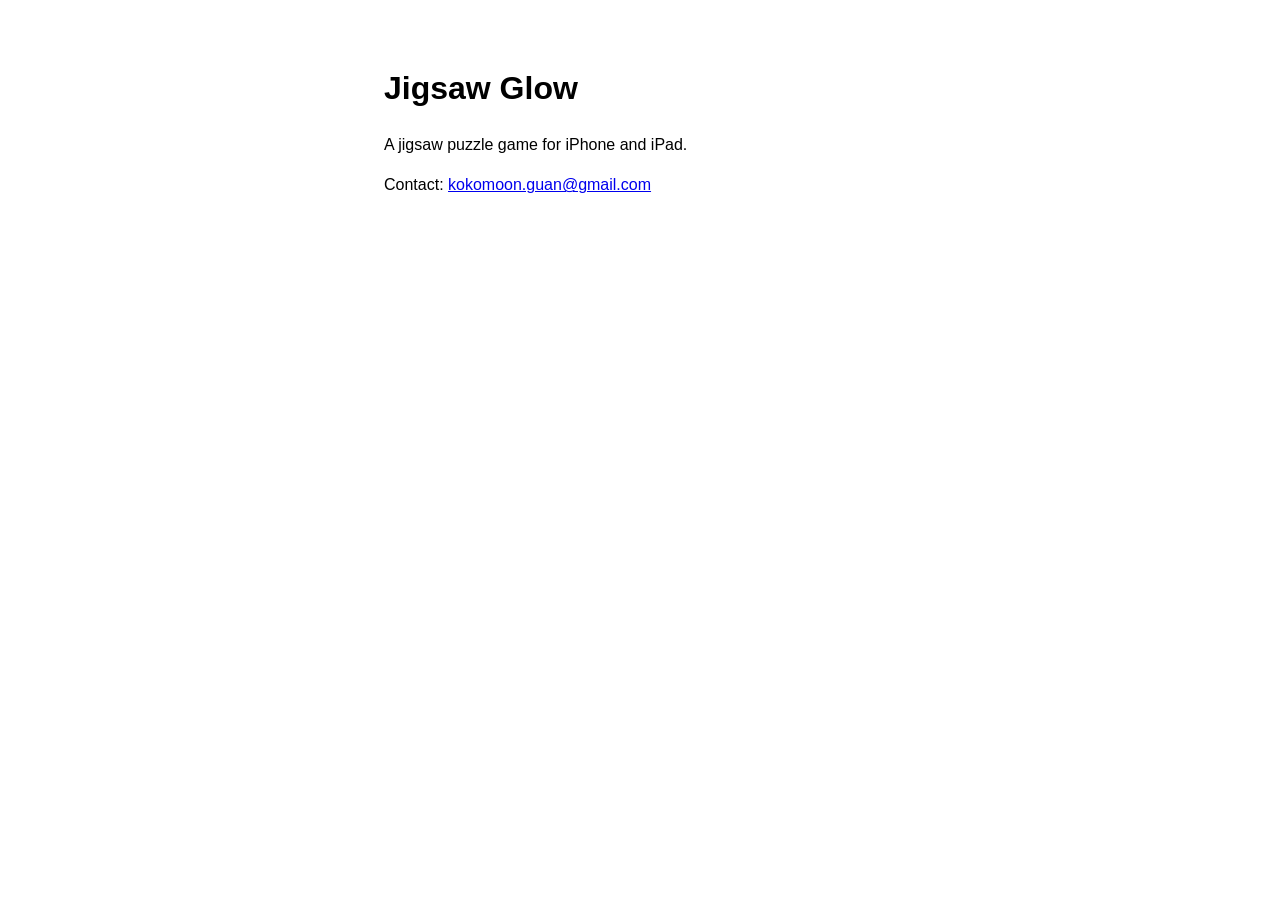
==== index.html @ 0f9c6b81 "Add files via upload" ====
<!DOCTYPE html>
<html lang="en">
<head>
  <meta charset="utf-8">
  <meta name="viewport" content="width=device-width, initial-scale=1">
  <title>Jigsaw Glow</title>
</head>
<body style="font-family: -apple-system, sans-serif; max-width: 32rem; margin: 4rem auto; padding: 0 1.25rem; line-height: 1.5;">
  <h1>Jigsaw Glow</h1>
  <p>A jigsaw puzzle game for iPhone and iPad.</p>
  <p>Contact: <a href="mailto:you@example.com">kokomoon.guan@gmail.com</a></p>
</body>
</html>
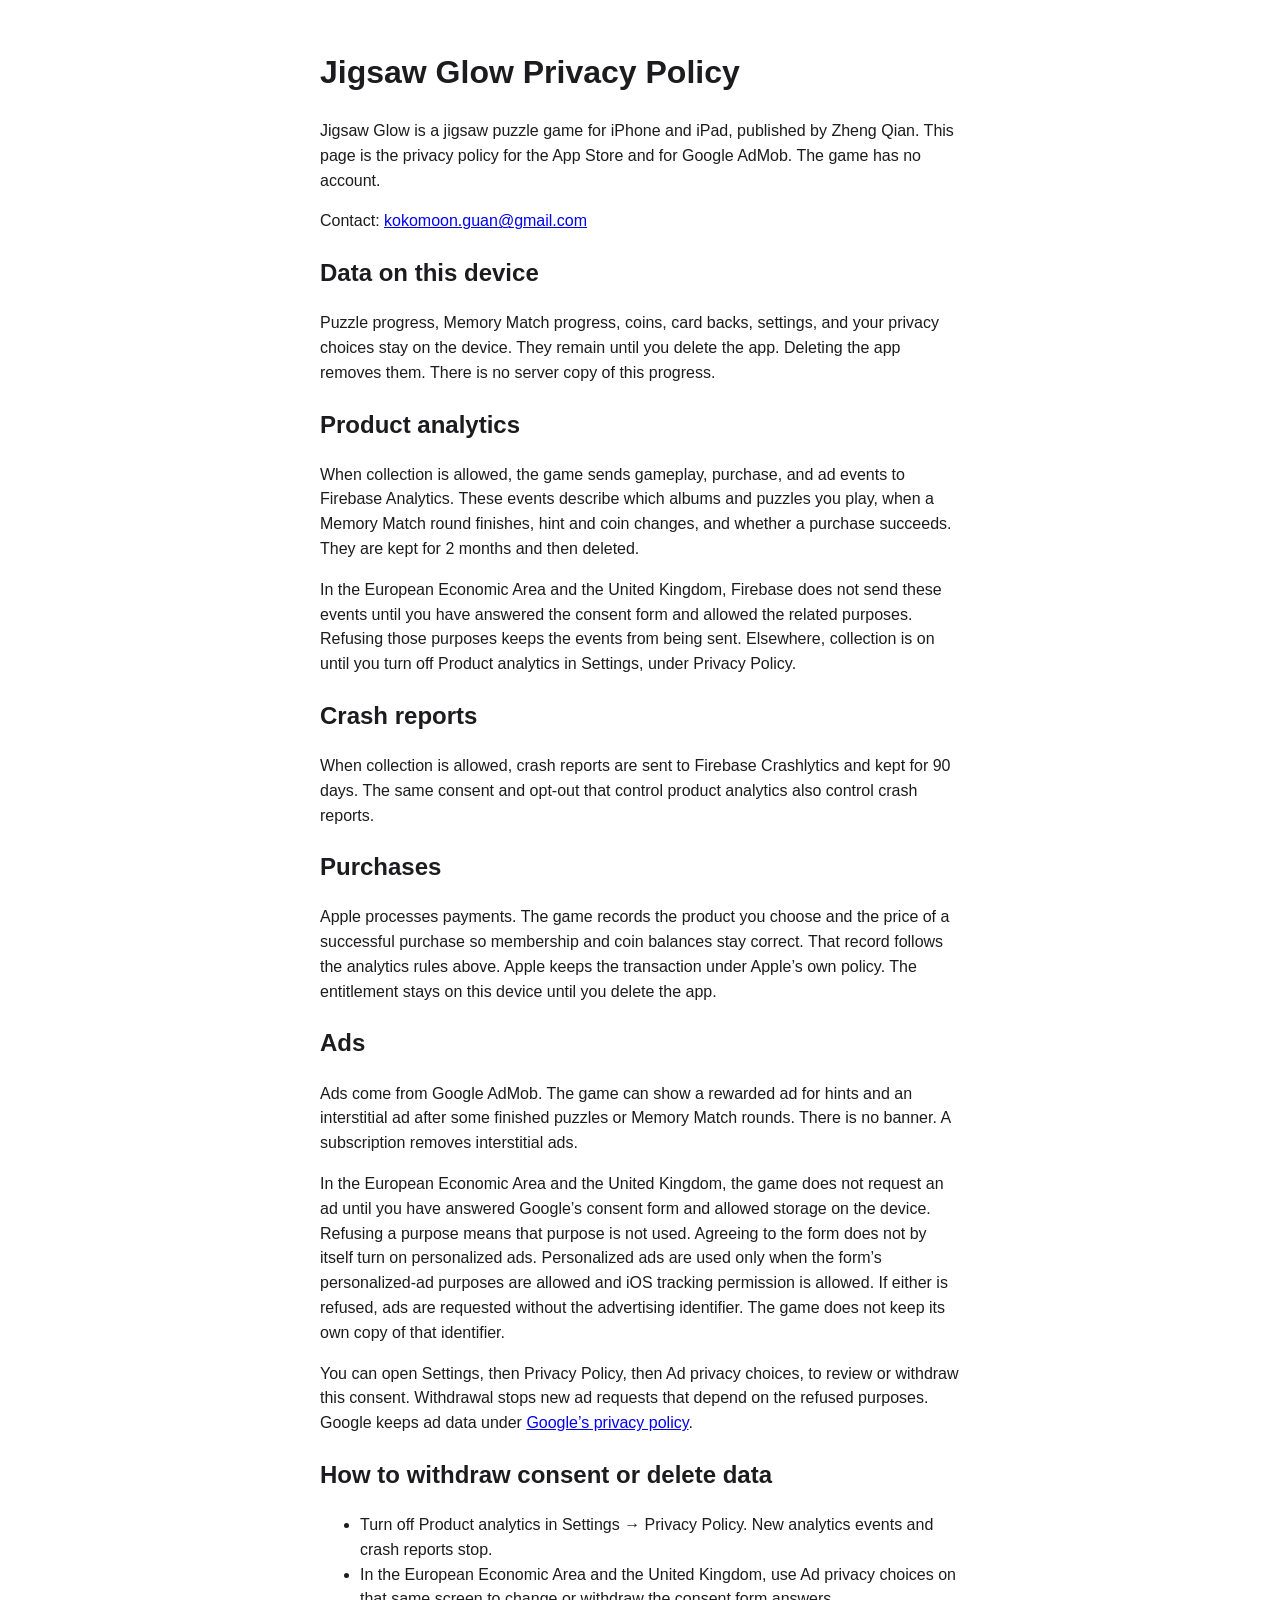
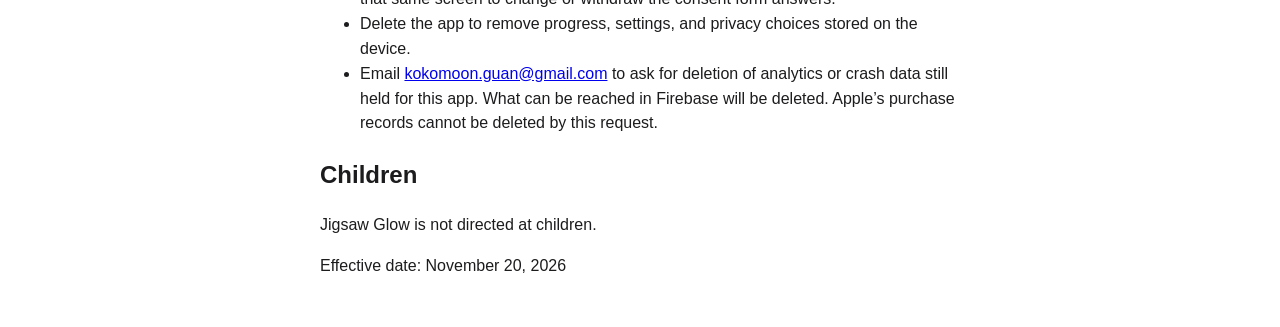
==== commit df096f5d: "Publish the privacy policy, including retention and how to withdraw consent. Co-authored-by: Cursor " ====
--- a/index.html
+++ b/index.html
@@ -3,11 +3,42 @@
 <head>
   <meta charset="utf-8">
   <meta name="viewport" content="width=device-width, initial-scale=1">
-  <title>Jigsaw Glow</title>
+  <title>Jigsaw Glow Privacy Policy</title>
 </head>
-<body style="font-family: -apple-system, sans-serif; max-width: 32rem; margin: 4rem auto; padding: 0 1.25rem; line-height: 1.5;">
-  <h1>Jigsaw Glow</h1>
-  <p>A jigsaw puzzle game for iPhone and iPad.</p>
-  <p>Contact: <a href="mailto:you@example.com">kokomoon.guan@gmail.com</a></p>
+<body style="font-family: -apple-system, sans-serif; max-width: 40rem; margin: 3rem auto; padding: 0 1.25rem; line-height: 1.55; color: #1c1c1e;">
+  <h1>Jigsaw Glow Privacy Policy</h1>
+  <p>Jigsaw Glow is a jigsaw puzzle game for iPhone and iPad, published by Zheng Qian. This page is the privacy policy for the App Store and for Google AdMob. The game has no account.</p>
+  <p>Contact: <a href="mailto:kokomoon.guan@gmail.com">kokomoon.guan@gmail.com</a></p>
+
+  <h2>Data on this device</h2>
+  <p>Puzzle progress, Memory Match progress, coins, card backs, settings, and your privacy choices stay on the device. They remain until you delete the app. Deleting the app removes them. There is no server copy of this progress.</p>
+
+  <h2>Product analytics</h2>
+  <p>When collection is allowed, the game sends gameplay, purchase, and ad events to Firebase Analytics. These events describe which albums and puzzles you play, when a Memory Match round finishes, hint and coin changes, and whether a purchase succeeds. They are kept for 2 months and then deleted.</p>
+  <p>In the European Economic Area and the United Kingdom, Firebase does not send these events until you have answered the consent form and allowed the related purposes. Refusing those purposes keeps the events from being sent. Elsewhere, collection is on until you turn off Product analytics in Settings, under Privacy Policy.</p>
+
+  <h2>Crash reports</h2>
+  <p>When collection is allowed, crash reports are sent to Firebase Crashlytics and kept for 90 days. The same consent and opt-out that control product analytics also control crash reports.</p>
+
+  <h2>Purchases</h2>
+  <p>Apple processes payments. The game records the product you choose and the price of a successful purchase so membership and coin balances stay correct. That record follows the analytics rules above. Apple keeps the transaction under Apple’s own policy. The entitlement stays on this device until you delete the app.</p>
+
+  <h2>Ads</h2>
+  <p>Ads come from Google AdMob. The game can show a rewarded ad for hints and an interstitial ad after some finished puzzles or Memory Match rounds. There is no banner. A subscription removes interstitial ads.</p>
+  <p>In the European Economic Area and the United Kingdom, the game does not request an ad until you have answered Google’s consent form and allowed storage on the device. Refusing a purpose means that purpose is not used. Agreeing to the form does not by itself turn on personalized ads. Personalized ads are used only when the form’s personalized-ad purposes are allowed and iOS tracking permission is allowed. If either is refused, ads are requested without the advertising identifier. The game does not keep its own copy of that identifier.</p>
+  <p>You can open Settings, then Privacy Policy, then Ad privacy choices, to review or withdraw this consent. Withdrawal stops new ad requests that depend on the refused purposes. Google keeps ad data under <a href="https://policies.google.com/privacy">Google’s privacy policy</a>.</p>
+
+  <h2>How to withdraw consent or delete data</h2>
+  <ul>
+    <li>Turn off Product analytics in Settings → Privacy Policy. New analytics events and crash reports stop.</li>
+    <li>In the European Economic Area and the United Kingdom, use Ad privacy choices on that same screen to change or withdraw the consent form answers.</li>
+    <li>Delete the app to remove progress, settings, and privacy choices stored on the device.</li>
+    <li>Email <a href="mailto:kokomoon.guan@gmail.com">kokomoon.guan@gmail.com</a> to ask for deletion of analytics or crash data still held for this app. What can be reached in Firebase will be deleted. Apple’s purchase records cannot be deleted by this request.</li>
+  </ul>
+
+  <h2>Children</h2>
+  <p>Jigsaw Glow is not directed at children.</p>
+
+  <p>Effective date: November 20, 2026</p>
 </body>
-</html>+</html>
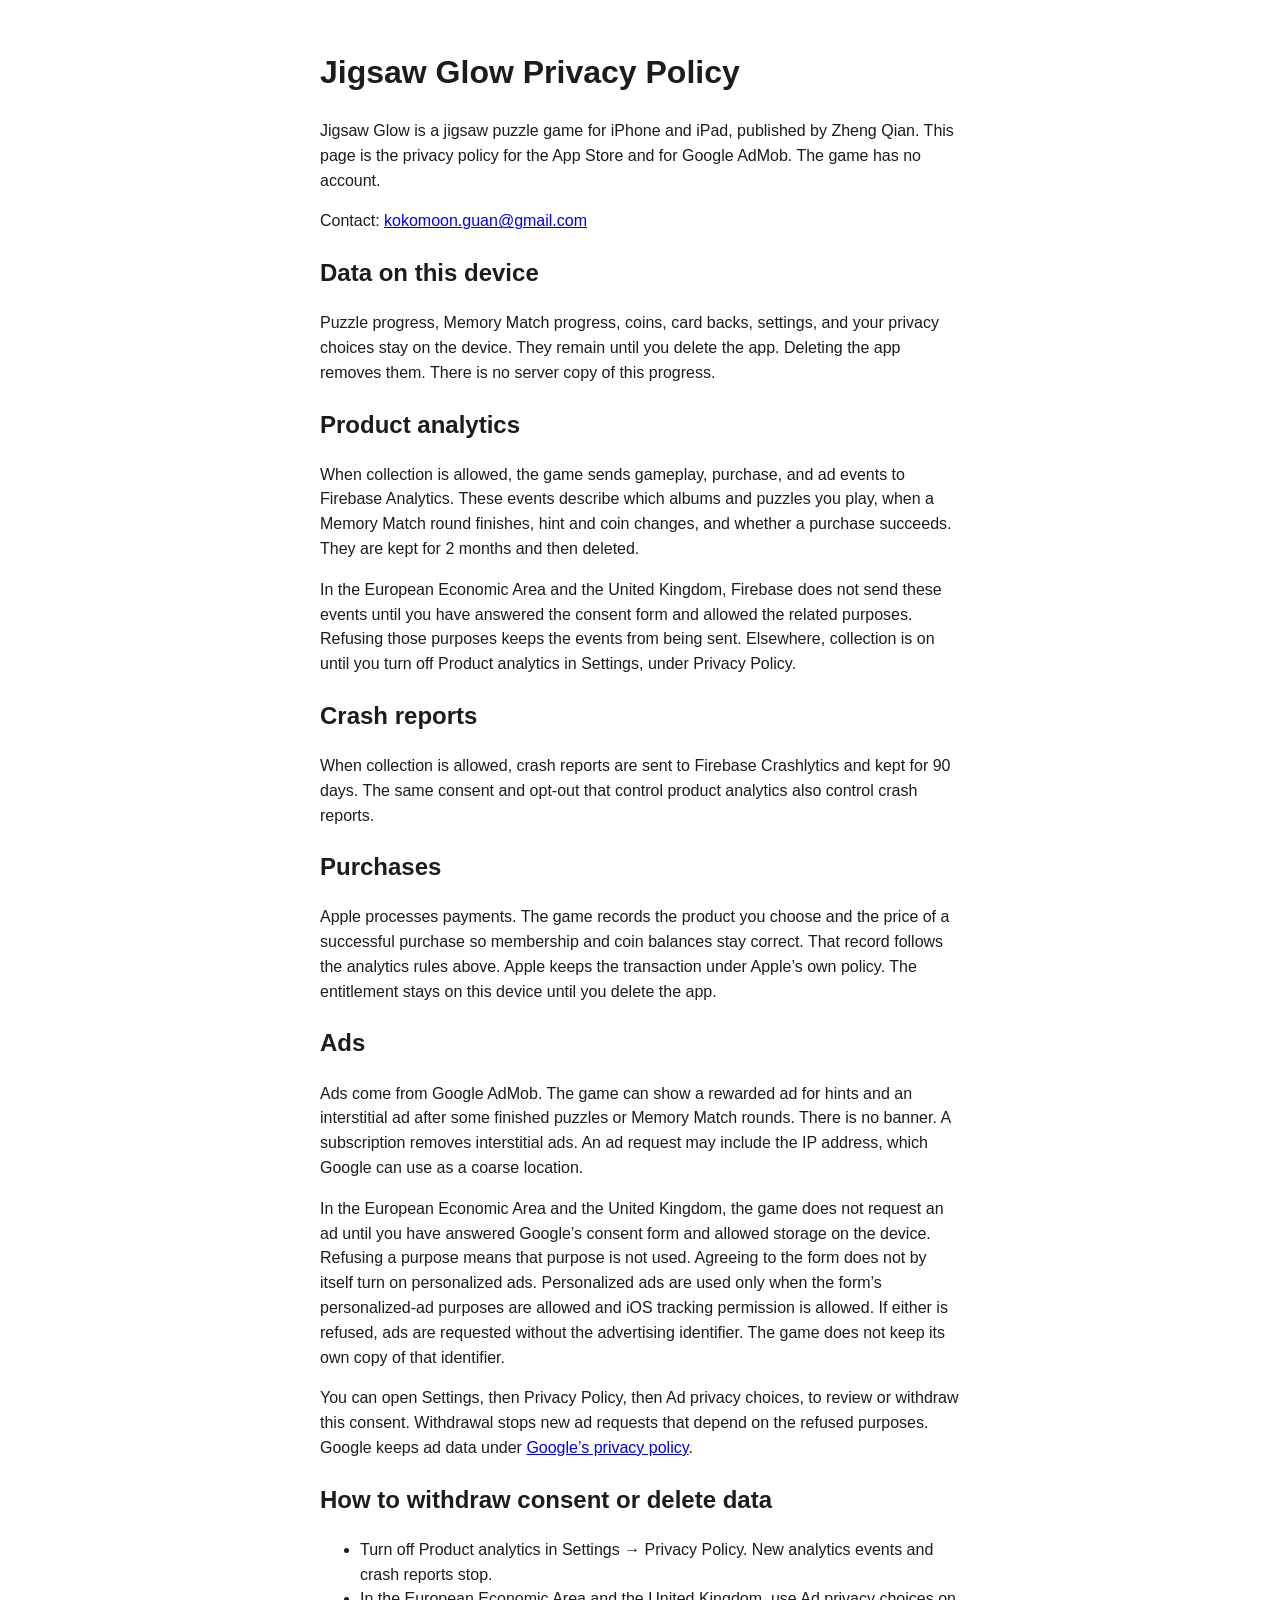
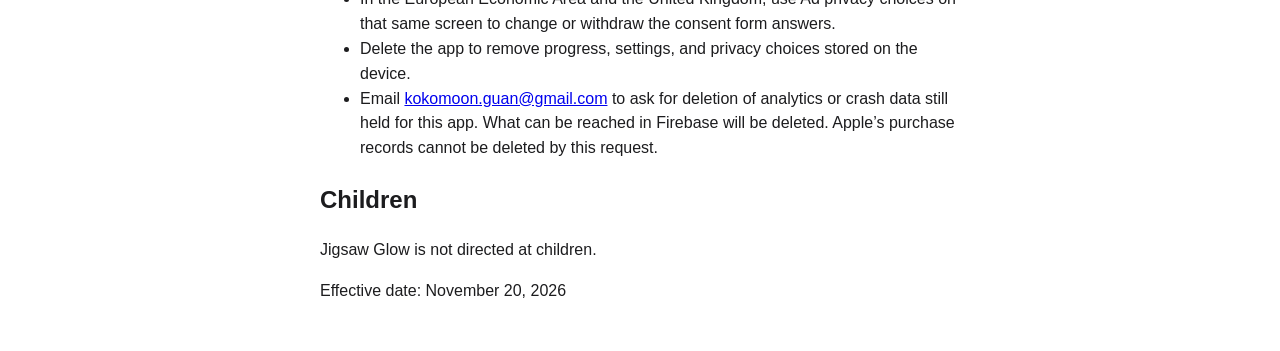
==== commit 370a2986: "Note that an ad request may include an IP address used as coarse location. Co-authored-by: Cursor <c" ====
--- a/index.html
+++ b/index.html
@@ -24,7 +24,7 @@
   <p>Apple processes payments. The game records the product you choose and the price of a successful purchase so membership and coin balances stay correct. That record follows the analytics rules above. Apple keeps the transaction under Apple’s own policy. The entitlement stays on this device until you delete the app.</p>
 
   <h2>Ads</h2>
-  <p>Ads come from Google AdMob. The game can show a rewarded ad for hints and an interstitial ad after some finished puzzles or Memory Match rounds. There is no banner. A subscription removes interstitial ads.</p>
+  <p>Ads come from Google AdMob. The game can show a rewarded ad for hints and an interstitial ad after some finished puzzles or Memory Match rounds. There is no banner. A subscription removes interstitial ads. An ad request may include the IP address, which Google can use as a coarse location.</p>
   <p>In the European Economic Area and the United Kingdom, the game does not request an ad until you have answered Google’s consent form and allowed storage on the device. Refusing a purpose means that purpose is not used. Agreeing to the form does not by itself turn on personalized ads. Personalized ads are used only when the form’s personalized-ad purposes are allowed and iOS tracking permission is allowed. If either is refused, ads are requested without the advertising identifier. The game does not keep its own copy of that identifier.</p>
   <p>You can open Settings, then Privacy Policy, then Ad privacy choices, to review or withdraw this consent. Withdrawal stops new ad requests that depend on the refused purposes. Google keeps ad data under <a href="https://policies.google.com/privacy">Google’s privacy policy</a>.</p>
 
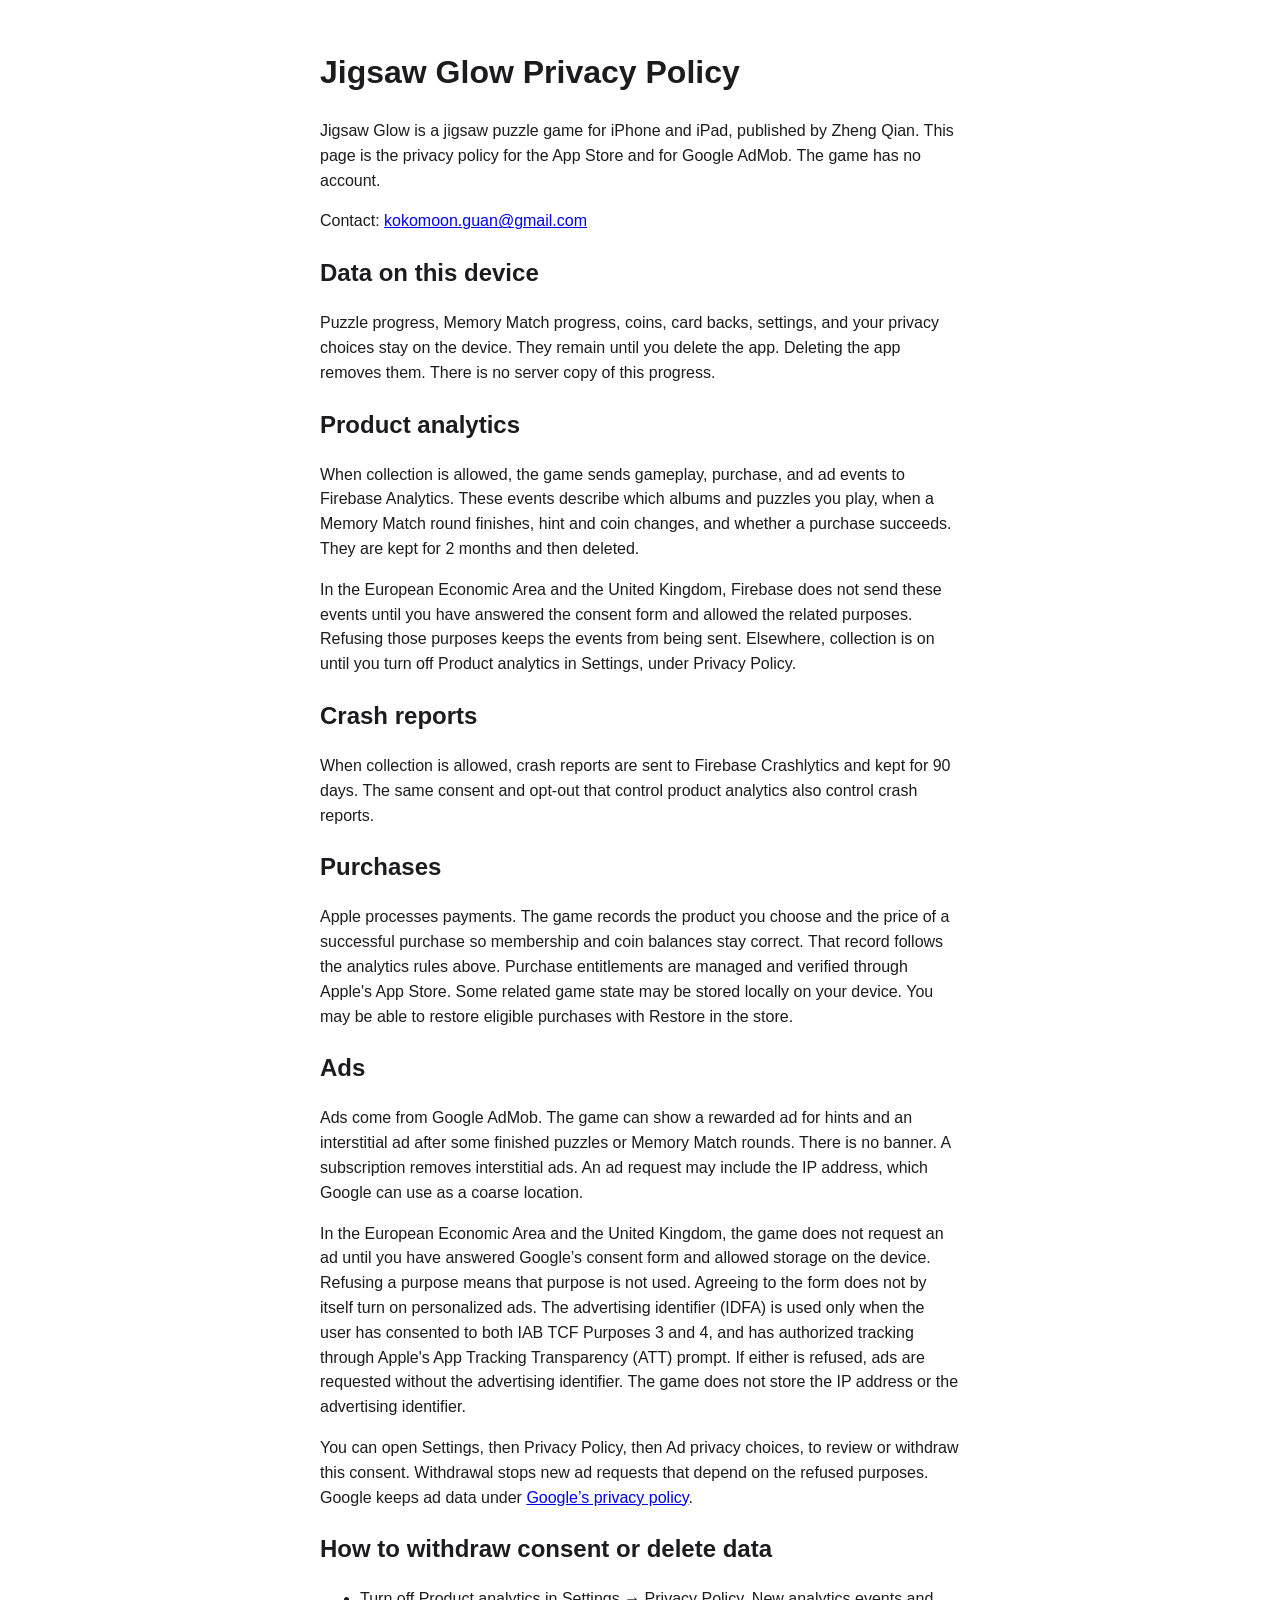
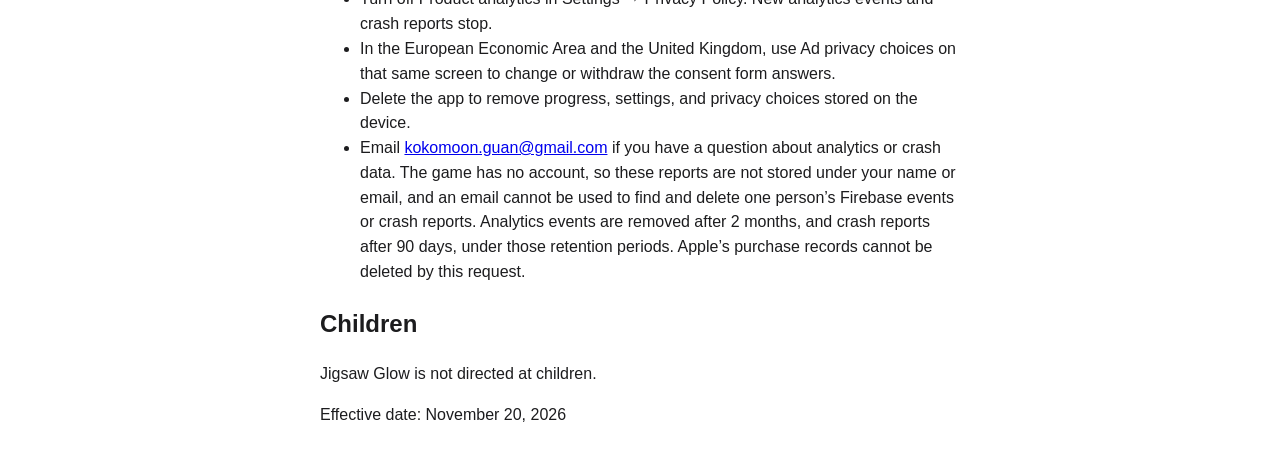
==== commit 516c8765: "Align the privacy policy with purpose 3 and 4, restore purchases, and what Firebase deletion can act" ====
--- a/index.html
+++ b/index.html
@@ -21,11 +21,11 @@
   <p>When collection is allowed, crash reports are sent to Firebase Crashlytics and kept for 90 days. The same consent and opt-out that control product analytics also control crash reports.</p>
 
   <h2>Purchases</h2>
-  <p>Apple processes payments. The game records the product you choose and the price of a successful purchase so membership and coin balances stay correct. That record follows the analytics rules above. Apple keeps the transaction under Apple’s own policy. The entitlement stays on this device until you delete the app.</p>
+  <p>Apple processes payments. The game records the product you choose and the price of a successful purchase so membership and coin balances stay correct. That record follows the analytics rules above. Purchase entitlements are managed and verified through Apple's App Store. Some related game state may be stored locally on your device. You may be able to restore eligible purchases with Restore in the store.</p>
 
   <h2>Ads</h2>
   <p>Ads come from Google AdMob. The game can show a rewarded ad for hints and an interstitial ad after some finished puzzles or Memory Match rounds. There is no banner. A subscription removes interstitial ads. An ad request may include the IP address, which Google can use as a coarse location.</p>
-  <p>In the European Economic Area and the United Kingdom, the game does not request an ad until you have answered Google’s consent form and allowed storage on the device. Refusing a purpose means that purpose is not used. Agreeing to the form does not by itself turn on personalized ads. Personalized ads are used only when the form’s personalized-ad purposes are allowed and iOS tracking permission is allowed. If either is refused, ads are requested without the advertising identifier. The game does not keep its own copy of that identifier.</p>
+  <p>In the European Economic Area and the United Kingdom, the game does not request an ad until you have answered Google’s consent form and allowed storage on the device. Refusing a purpose means that purpose is not used. Agreeing to the form does not by itself turn on personalized ads. The advertising identifier (IDFA) is used only when the user has consented to both IAB TCF Purposes 3 and 4, and has authorized tracking through Apple's App Tracking Transparency (ATT) prompt. If either is refused, ads are requested without the advertising identifier. The game does not store the IP address or the advertising identifier.</p>
   <p>You can open Settings, then Privacy Policy, then Ad privacy choices, to review or withdraw this consent. Withdrawal stops new ad requests that depend on the refused purposes. Google keeps ad data under <a href="https://policies.google.com/privacy">Google’s privacy policy</a>.</p>
 
   <h2>How to withdraw consent or delete data</h2>
@@ -33,7 +33,7 @@
     <li>Turn off Product analytics in Settings → Privacy Policy. New analytics events and crash reports stop.</li>
     <li>In the European Economic Area and the United Kingdom, use Ad privacy choices on that same screen to change or withdraw the consent form answers.</li>
     <li>Delete the app to remove progress, settings, and privacy choices stored on the device.</li>
-    <li>Email <a href="mailto:kokomoon.guan@gmail.com">kokomoon.guan@gmail.com</a> to ask for deletion of analytics or crash data still held for this app. What can be reached in Firebase will be deleted. Apple’s purchase records cannot be deleted by this request.</li>
+    <li>Email <a href="mailto:kokomoon.guan@gmail.com">kokomoon.guan@gmail.com</a> if you have a question about analytics or crash data. The game has no account, so these reports are not stored under your name or email, and an email cannot be used to find and delete one person’s Firebase events or crash reports. Analytics events are removed after 2 months, and crash reports after 90 days, under those retention periods. Apple’s purchase records cannot be deleted by this request.</li>
   </ul>
 
   <h2>Children</h2>
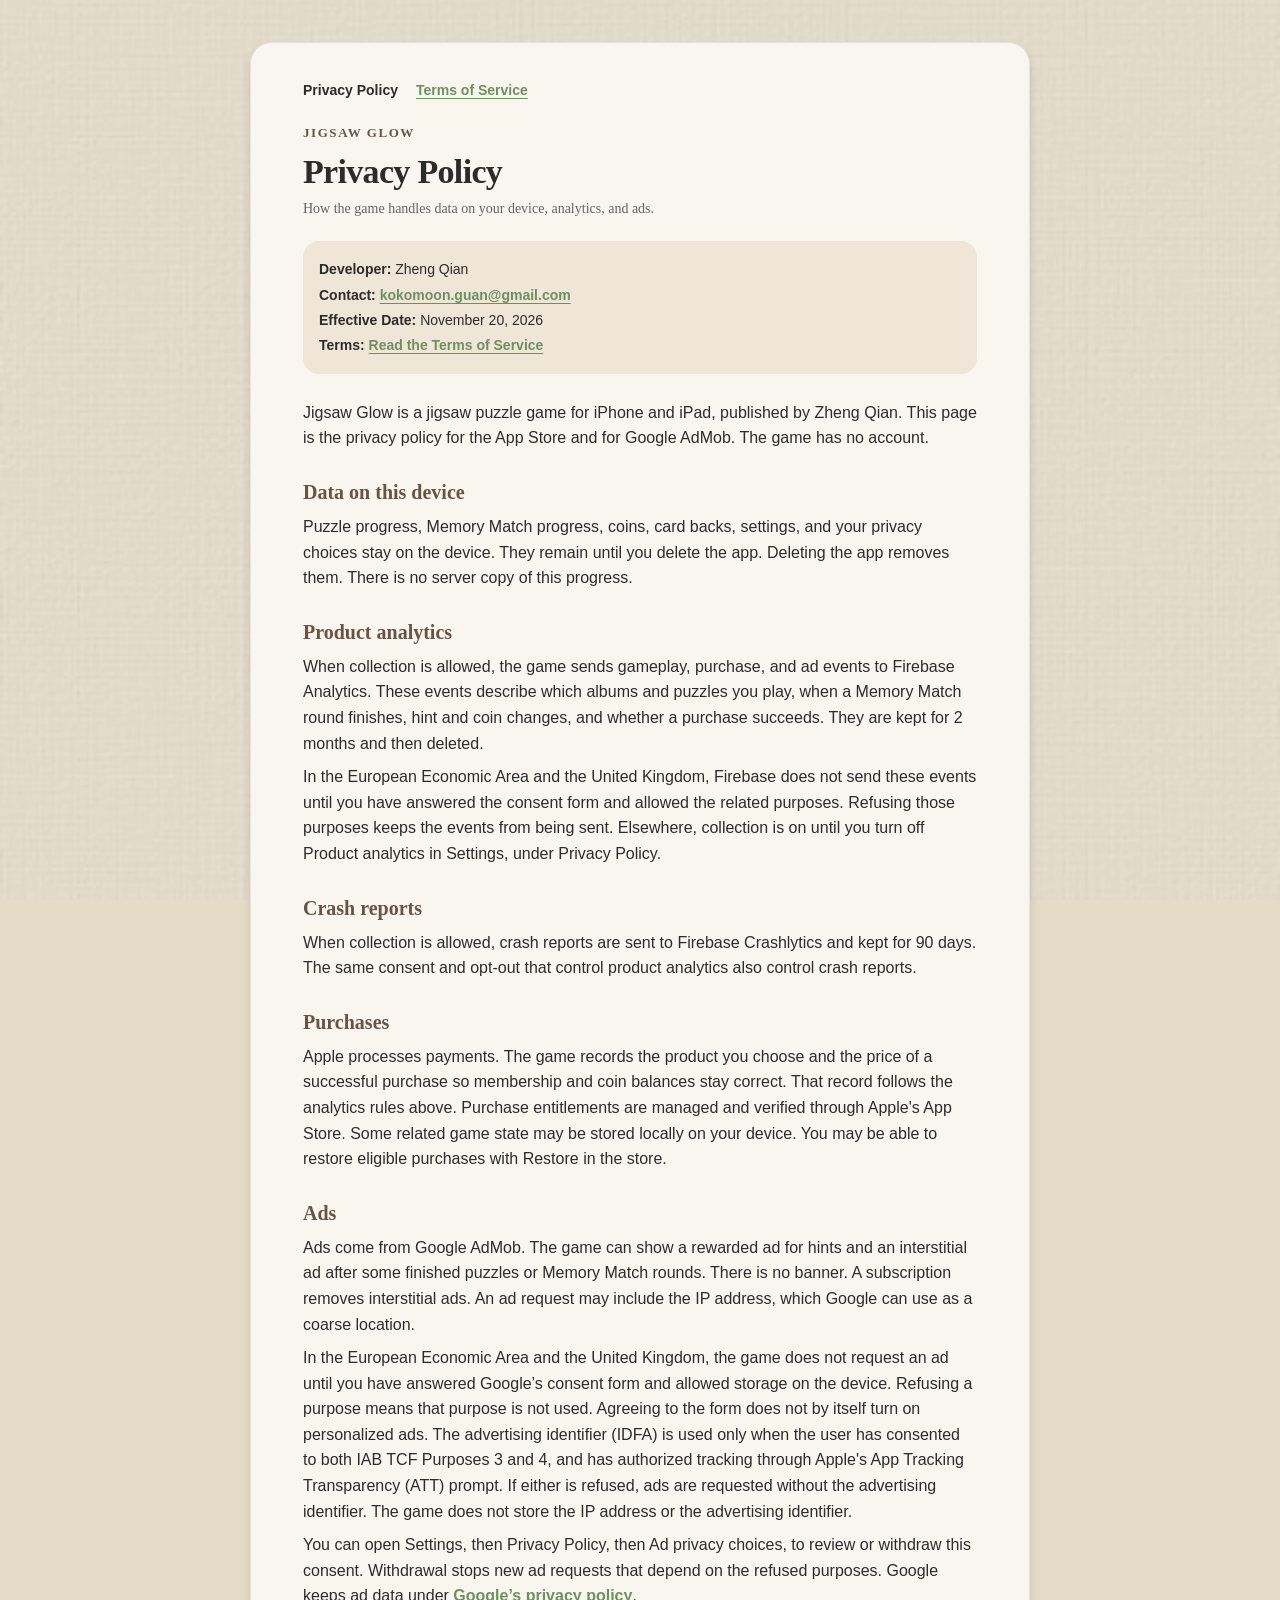
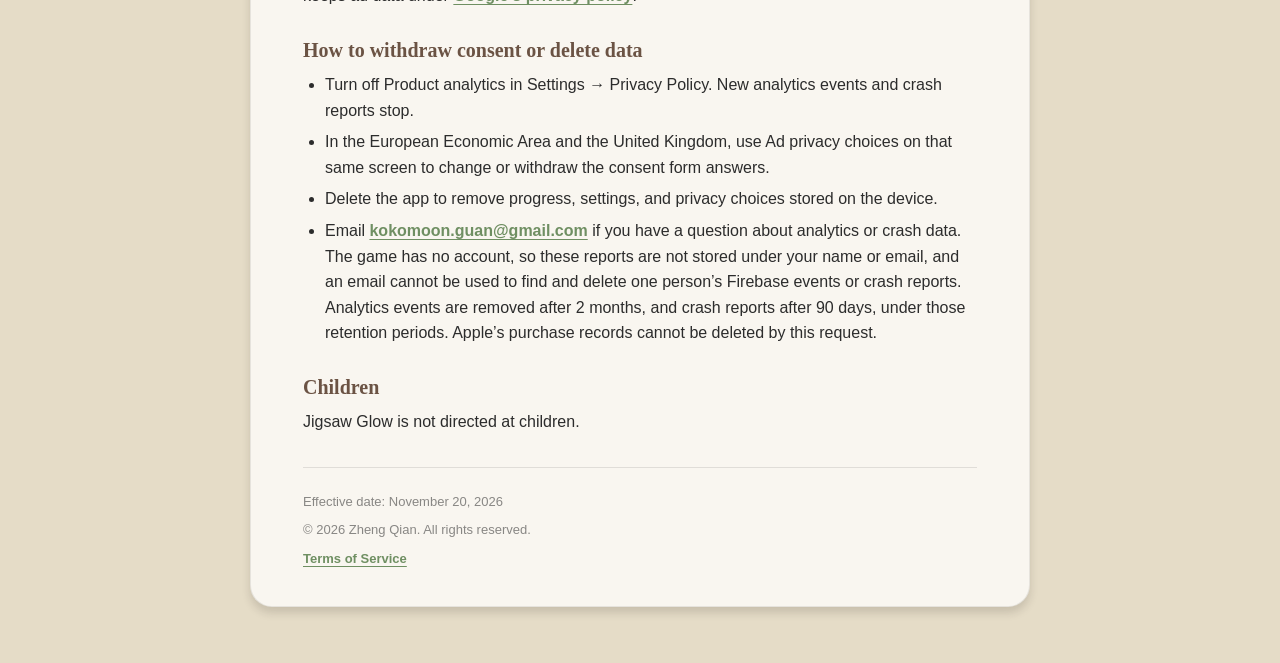
==== commit aa9b6c5a: "Give the privacy policy and terms the same store paper style. Co-authored-by: Cursor <cursoragent@cu" ====
--- a/index.html
+++ b/index.html
@@ -3,12 +3,28 @@
 <head>
   <meta charset="utf-8">
   <meta name="viewport" content="width=device-width, initial-scale=1">
-  <title>Jigsaw Glow Privacy Policy</title>
+  <meta name="description" content="Privacy policy for Jigsaw Glow.">
+  <title>Privacy Policy — Jigsaw Glow</title>
+  <link rel="stylesheet" href="legal.css">
 </head>
-<body style="font-family: -apple-system, sans-serif; max-width: 40rem; margin: 3rem auto; padding: 0 1.25rem; line-height: 1.55; color: #1c1c1e;">
-  <h1>Jigsaw Glow Privacy Policy</h1>
+<body>
+<main>
+  <nav class="pager">
+    <a href="./" aria-current="page">Privacy Policy</a>
+    <a href="terms.html">Terms of Service</a>
+  </nav>
+  <p class="eyebrow">Jigsaw Glow</p>
+  <h1>Privacy Policy</h1>
+  <p class="subtitle">How the game handles data on your device, analytics, and ads.</p>
+
+  <div class="meta">
+    <p><strong>Developer:</strong> Zheng Qian</p>
+    <p><strong>Contact:</strong> <a href="mailto:kokomoon.guan@gmail.com">kokomoon.guan@gmail.com</a></p>
+    <p><strong>Effective Date:</strong> November 20, 2026</p>
+    <p><strong>Terms:</strong> <a href="terms.html">Read the Terms of Service</a></p>
+  </div>
+
   <p>Jigsaw Glow is a jigsaw puzzle game for iPhone and iPad, published by Zheng Qian. This page is the privacy policy for the App Store and for Google AdMob. The game has no account.</p>
-  <p>Contact: <a href="mailto:kokomoon.guan@gmail.com">kokomoon.guan@gmail.com</a></p>
 
   <h2>Data on this device</h2>
   <p>Puzzle progress, Memory Match progress, coins, card backs, settings, and your privacy choices stay on the device. They remain until you delete the app. Deleting the app removes them. There is no server copy of this progress.</p>
@@ -39,6 +55,11 @@
   <h2>Children</h2>
   <p>Jigsaw Glow is not directed at children.</p>
 
-  <p>Effective date: November 20, 2026</p>
+  <footer>
+    <p>Effective date: November 20, 2026</p>
+    <p>© 2026 Zheng Qian. All rights reserved.</p>
+    <p><a href="terms.html">Terms of Service</a></p>
+  </footer>
+</main>
 </body>
 </html>
--- a/legal.css
+++ b/legal.css
@@ -0,0 +1,146 @@
+:root {
+  color-scheme: light;
+  --paper: #E5DCC7;
+  --card: #F9F6F0;
+  --band: #EFE6D8;
+  --ink: #2C2C2C;
+  --title: #6B5344;
+  --muted: rgba(44, 44, 44, 0.55);
+  --line: rgba(0, 0, 0, 0.08);
+  --rule: rgba(44, 44, 44, 0.12);
+  --link: #6F8F62;
+  --shadow: rgba(38, 31, 26, 0.15);
+  --serif: ui-serif, "New York", "Iowan Old Style", Palatino, "Palatino Linotype", Georgia, serif;
+  --sans: -apple-system, BlinkMacSystemFont, "SF Pro Text", "Segoe UI", sans-serif;
+}
+
+* { box-sizing: border-box; }
+
+body {
+  margin: 0;
+  padding: 42px 18px 56px;
+  background: var(--paper);
+  color: var(--ink);
+  font: 16px/1.6 var(--sans);
+}
+
+body::before,
+body::after {
+  content: "";
+  position: fixed;
+  inset: 0;
+  pointer-events: none;
+  z-index: -1;
+}
+
+body::before {
+  background: url("linen.jpg") center / cover no-repeat;
+  opacity: 0.3;
+}
+
+body::after {
+  background: var(--paper);
+  opacity: 0.22;
+}
+
+main {
+  max-width: 780px;
+  margin: 0 auto;
+  padding: 36px clamp(22px, 5vw, 52px) 28px;
+  background: var(--card);
+  border: 1px solid var(--line);
+  border-radius: 22px;
+  box-shadow: 0 6px 8px var(--shadow);
+}
+
+.pager {
+  display: flex;
+  gap: 18px;
+  margin: 0 0 22px;
+  font-size: 14px;
+  font-weight: 600;
+}
+
+.pager a[aria-current="page"] {
+  color: var(--ink);
+  text-decoration: none;
+}
+
+.eyebrow {
+  margin: 0;
+  color: var(--title);
+  font-family: var(--serif);
+  font-size: 13px;
+  font-weight: 600;
+  letter-spacing: 0.12em;
+  text-transform: uppercase;
+}
+
+h1 {
+  margin: 8px 0 6px;
+  color: var(--ink);
+  font-family: var(--serif);
+  font-size: clamp(28px, 4vw, 34px);
+  font-weight: 600;
+  line-height: 1.2;
+  letter-spacing: -0.02em;
+}
+
+.subtitle {
+  margin: 0 0 22px;
+  color: var(--ink);
+  font-family: var(--serif);
+  font-size: 14px;
+  font-weight: 400;
+  line-height: 1.45;
+  opacity: 0.72;
+}
+
+.meta {
+  margin: 0 0 26px;
+  padding: 14px 16px;
+  background: var(--band);
+  border-radius: 16px;
+  font-size: 14px;
+}
+
+.meta p { margin: 3px 0; }
+
+a {
+  color: var(--link);
+  font-weight: 600;
+  text-underline-offset: 3px;
+}
+
+h2 {
+  margin: 28px 0 8px;
+  color: var(--title);
+  font-family: var(--serif);
+  font-size: 20px;
+  font-weight: 600;
+  line-height: 1.35;
+}
+
+p { margin: 8px 0; }
+
+ul {
+  margin: 8px 0 14px;
+  padding-left: 22px;
+}
+
+li { margin: 6px 0; }
+
+footer {
+  margin-top: 32px;
+  padding-top: 16px;
+  border-top: 1px solid var(--rule);
+  color: var(--muted);
+  font-size: 13px;
+}
+
+footer a { font-weight: 600; }
+
+@media (max-width: 520px) {
+  body { padding: 14px 10px 28px; }
+  main { padding: 24px 18px 20px; border-radius: 18px; }
+}
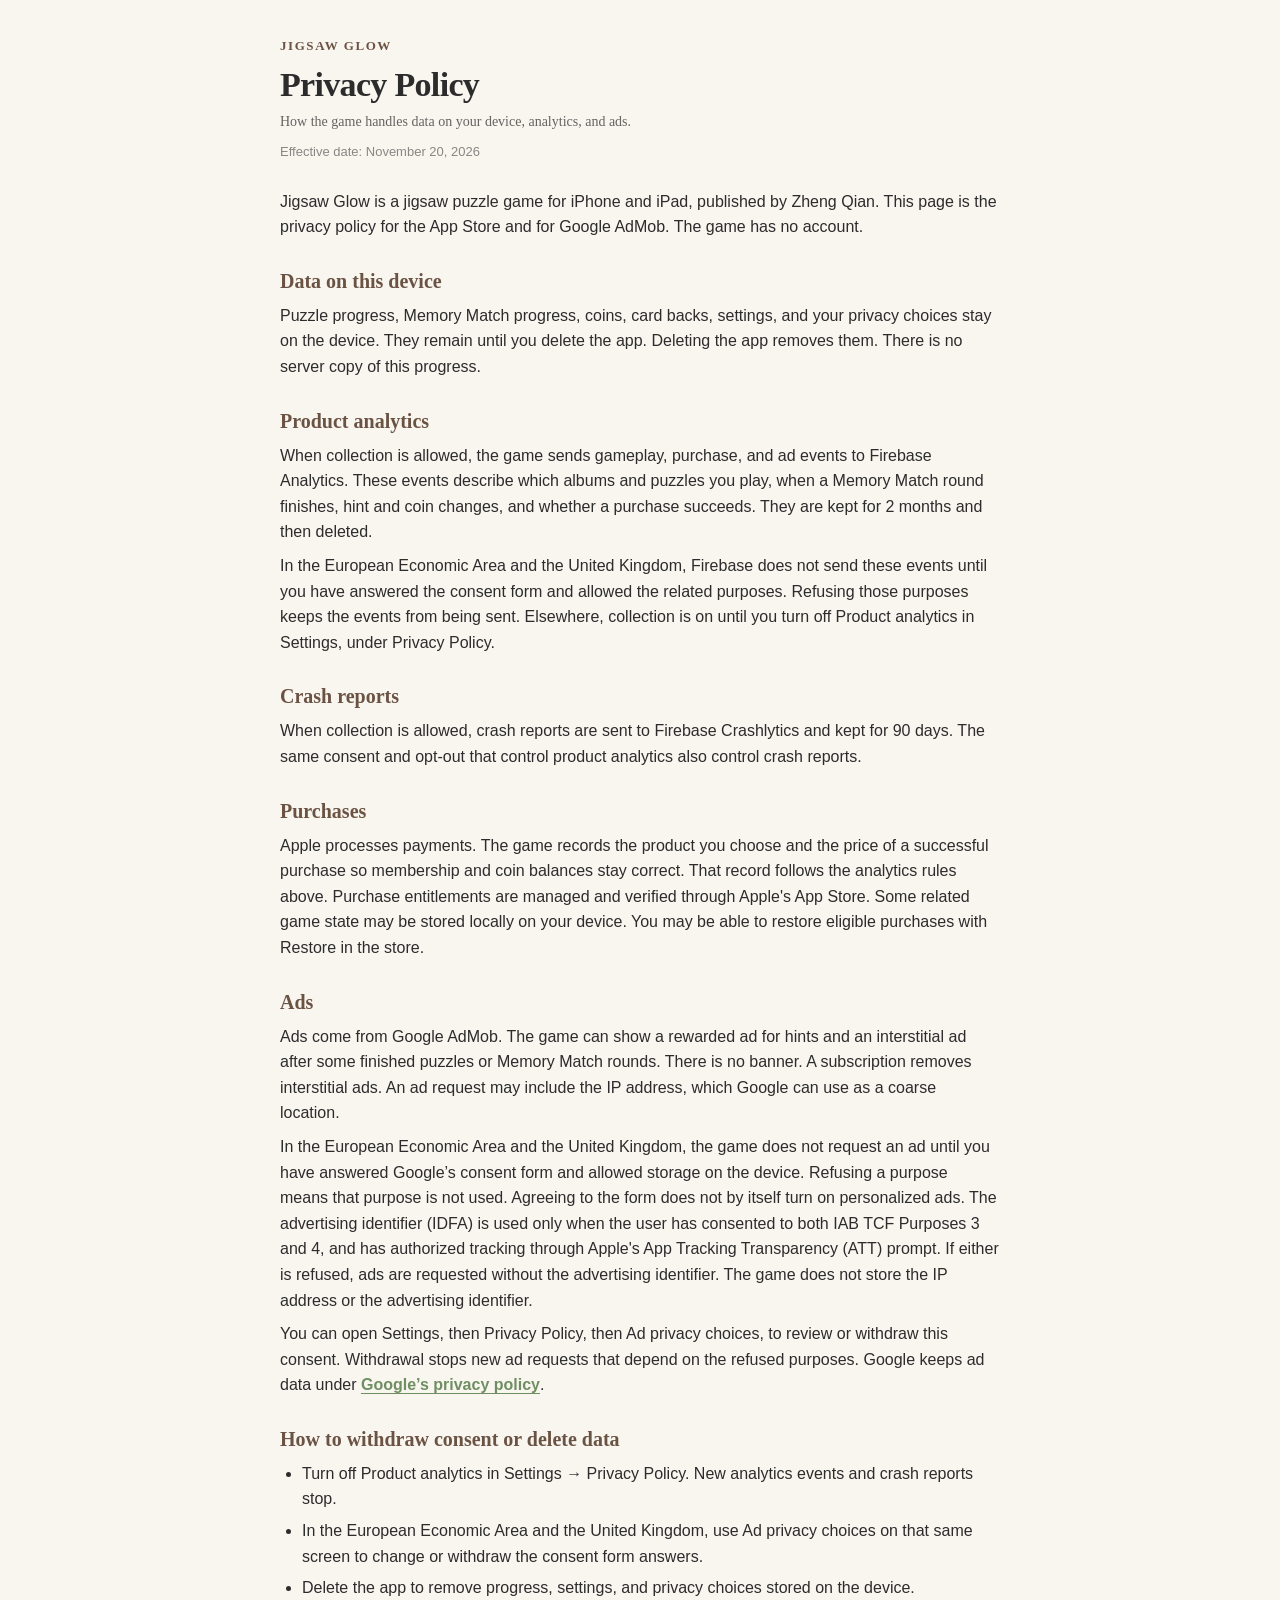
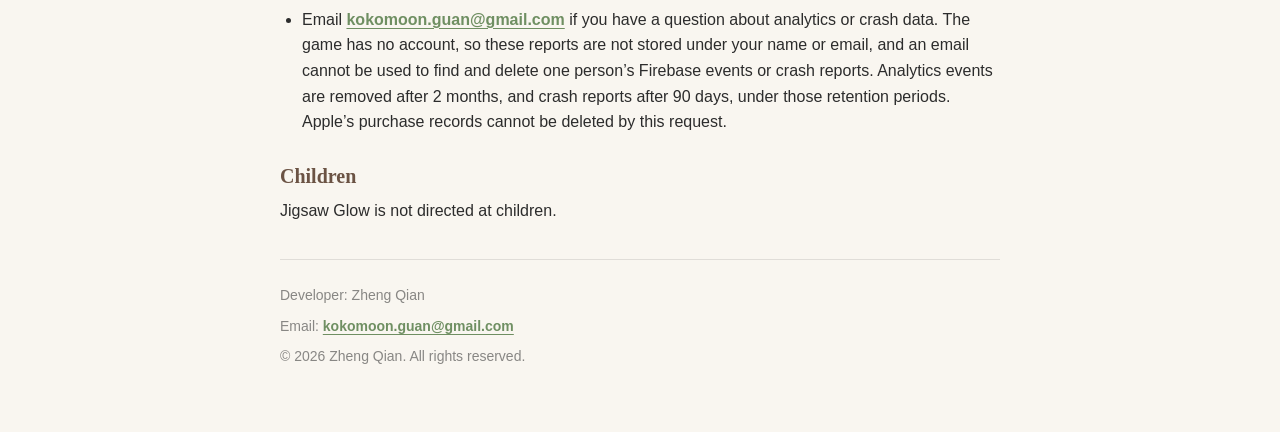
==== commit 1f49b2b3: "Use a plain cream page and keep contact details at the end. Co-authored-by: Cursor <cursoragent@curs" ====
--- a/index.html
+++ b/index.html
@@ -9,20 +9,10 @@
 </head>
 <body>
 <main>
-  <nav class="pager">
-    <a href="./" aria-current="page">Privacy Policy</a>
-    <a href="terms.html">Terms of Service</a>
-  </nav>
   <p class="eyebrow">Jigsaw Glow</p>
   <h1>Privacy Policy</h1>
   <p class="subtitle">How the game handles data on your device, analytics, and ads.</p>
-
-  <div class="meta">
-    <p><strong>Developer:</strong> Zheng Qian</p>
-    <p><strong>Contact:</strong> <a href="mailto:kokomoon.guan@gmail.com">kokomoon.guan@gmail.com</a></p>
-    <p><strong>Effective Date:</strong> November 20, 2026</p>
-    <p><strong>Terms:</strong> <a href="terms.html">Read the Terms of Service</a></p>
-  </div>
+  <p class="effective">Effective date: November 20, 2026</p>
 
   <p>Jigsaw Glow is a jigsaw puzzle game for iPhone and iPad, published by Zheng Qian. This page is the privacy policy for the App Store and for Google AdMob. The game has no account.</p>
 
@@ -56,9 +46,9 @@
   <p>Jigsaw Glow is not directed at children.</p>
 
   <footer>
-    <p>Effective date: November 20, 2026</p>
+    <p>Developer: Zheng Qian</p>
+    <p>Email: <a href="mailto:kokomoon.guan@gmail.com">kokomoon.guan@gmail.com</a></p>
     <p>© 2026 Zheng Qian. All rights reserved.</p>
-    <p><a href="terms.html">Terms of Service</a></p>
   </footer>
 </main>
 </body>
--- a/legal.css
+++ b/legal.css
@@ -1,15 +1,11 @@
 :root {
   color-scheme: light;
-  --paper: #E5DCC7;
-  --card: #F9F6F0;
-  --band: #EFE6D8;
+  --paper: #F9F6F0;
   --ink: #2C2C2C;
   --title: #6B5344;
   --muted: rgba(44, 44, 44, 0.55);
-  --line: rgba(0, 0, 0, 0.08);
   --rule: rgba(44, 44, 44, 0.12);
   --link: #6F8F62;
-  --shadow: rgba(38, 31, 26, 0.15);
   --serif: ui-serif, "New York", "Iowan Old Style", Palatino, "Palatino Linotype", Georgia, serif;
   --sans: -apple-system, BlinkMacSystemFont, "SF Pro Text", "Segoe UI", sans-serif;
 }
@@ -18,52 +14,15 @@
 
 body {
   margin: 0;
-  padding: 42px 18px 56px;
+  padding: 36px 18px 56px;
   background: var(--paper);
   color: var(--ink);
   font: 16px/1.6 var(--sans);
 }
 
-body::before,
-body::after {
-  content: "";
-  position: fixed;
-  inset: 0;
-  pointer-events: none;
-  z-index: -1;
-}
-
-body::before {
-  background: url("linen.jpg") center / cover no-repeat;
-  opacity: 0.3;
-}
-
-body::after {
-  background: var(--paper);
-  opacity: 0.22;
-}
-
 main {
-  max-width: 780px;
+  max-width: 720px;
   margin: 0 auto;
-  padding: 36px clamp(22px, 5vw, 52px) 28px;
-  background: var(--card);
-  border: 1px solid var(--line);
-  border-radius: 22px;
-  box-shadow: 0 6px 8px var(--shadow);
-}
-
-.pager {
-  display: flex;
-  gap: 18px;
-  margin: 0 0 22px;
-  font-size: 14px;
-  font-weight: 600;
-}
-
-.pager a[aria-current="page"] {
-  color: var(--ink);
-  text-decoration: none;
 }
 
 .eyebrow {
@@ -87,7 +46,7 @@
 }
 
 .subtitle {
-  margin: 0 0 22px;
+  margin: 0;
   color: var(--ink);
   font-family: var(--serif);
   font-size: 14px;
@@ -96,15 +55,11 @@
   opacity: 0.72;
 }
 
-.meta {
-  margin: 0 0 26px;
-  padding: 14px 16px;
-  background: var(--band);
-  border-radius: 16px;
-  font-size: 14px;
+.effective {
+  margin: 10px 0 26px;
+  color: var(--muted);
+  font-size: 13px;
 }
-
-.meta p { margin: 3px 0; }
 
 a {
   color: var(--link);
@@ -131,16 +86,15 @@
 li { margin: 6px 0; }
 
 footer {
-  margin-top: 32px;
+  margin-top: 36px;
   padding-top: 16px;
   border-top: 1px solid var(--rule);
   color: var(--muted);
-  font-size: 13px;
+  font-size: 14px;
 }
 
 footer a { font-weight: 600; }
 
 @media (max-width: 520px) {
-  body { padding: 14px 10px 28px; }
-  main { padding: 24px 18px 20px; border-radius: 18px; }
+  body { padding: 22px 18px 36px; }
 }
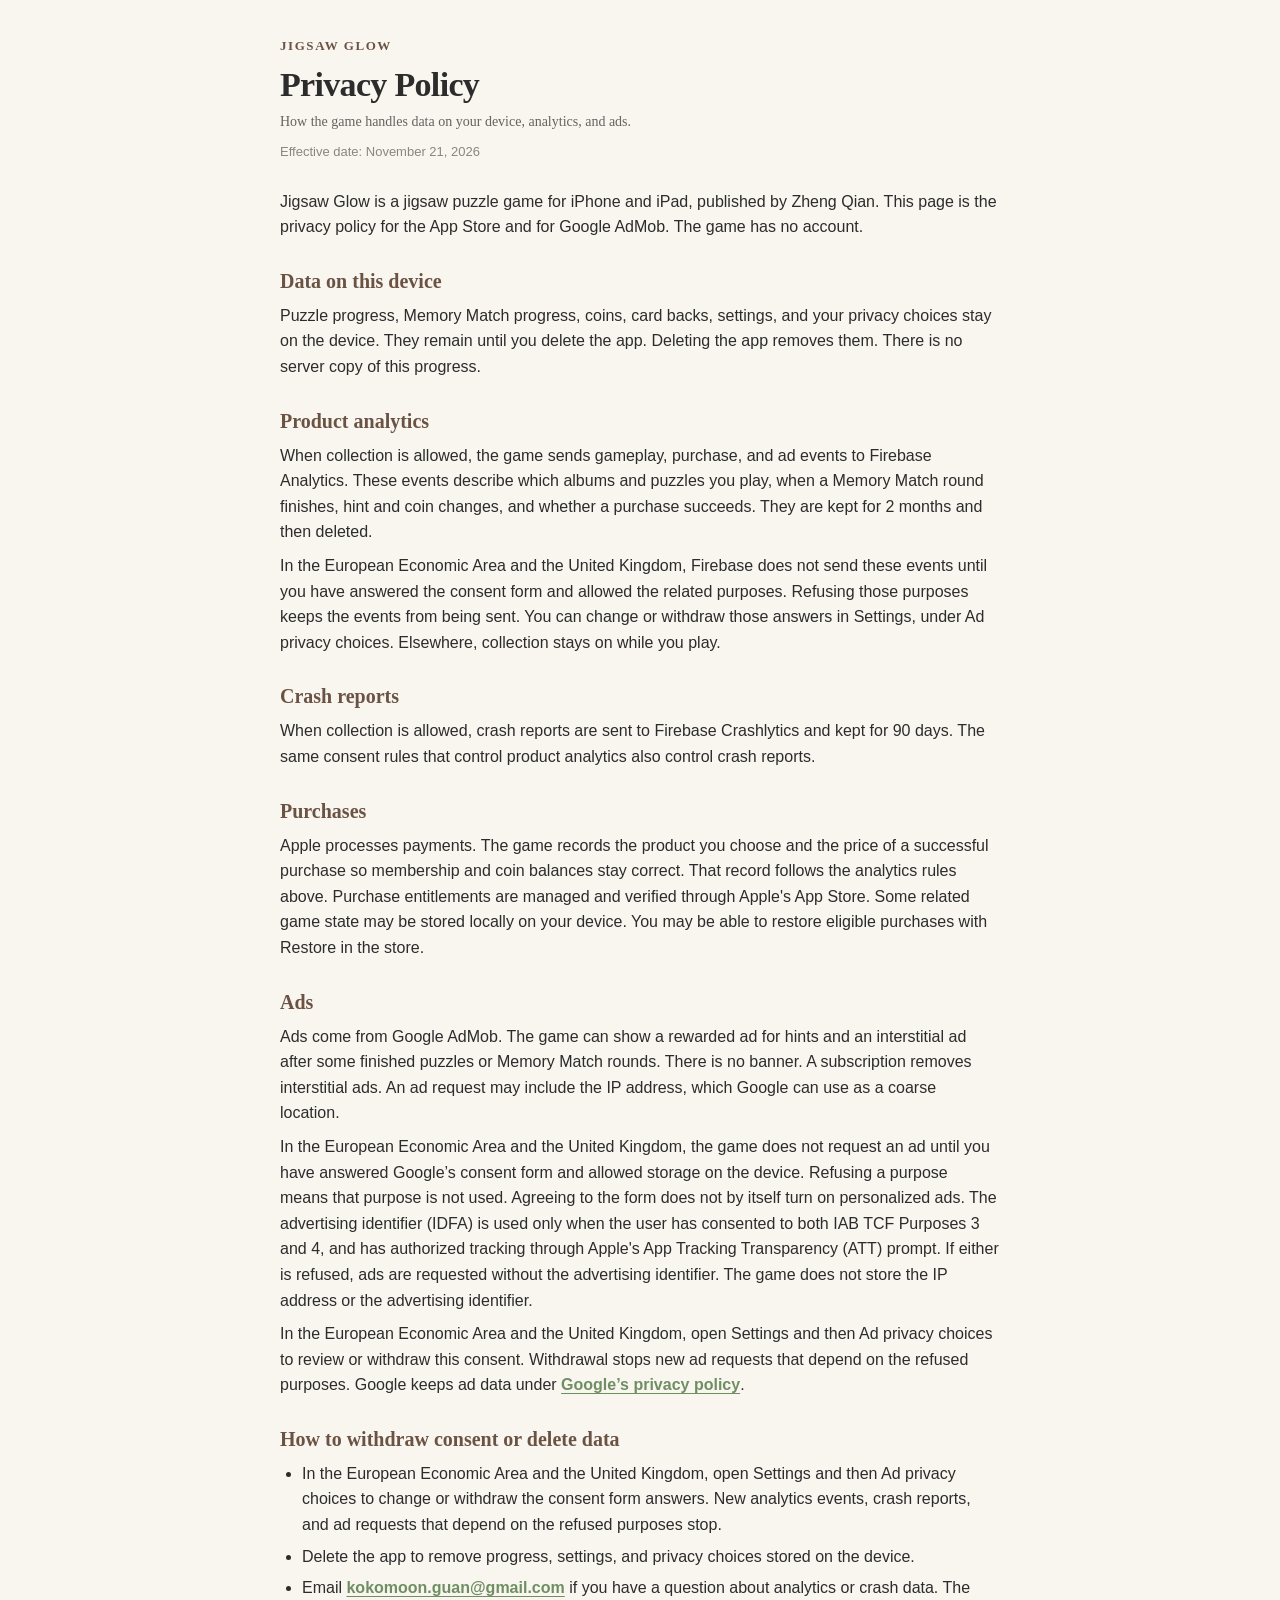
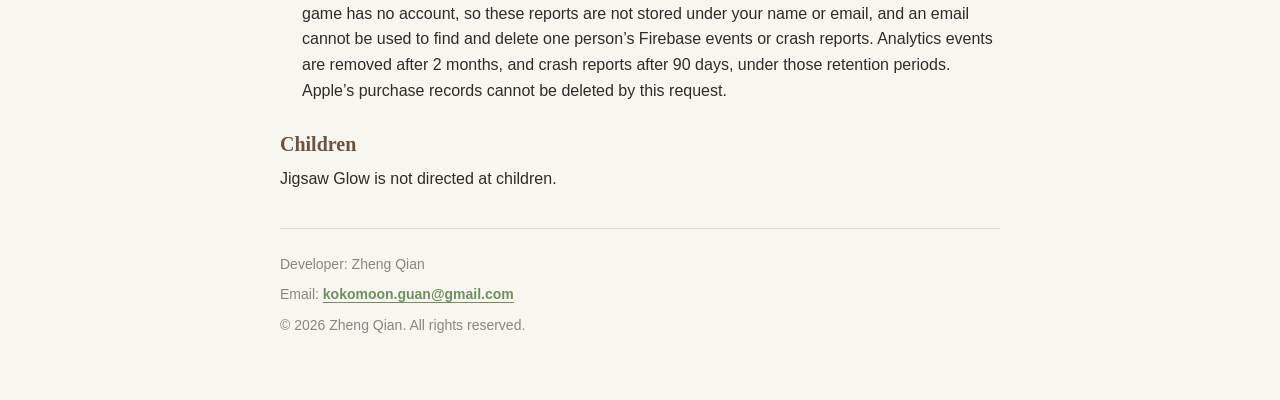
==== commit d8545456: "Describe analytics as on by default outside Europe, and withdrawn from Settings. Co-authored-by: Cur" ====
--- a/index.html
+++ b/index.html
@@ -12,7 +12,7 @@
   <p class="eyebrow">Jigsaw Glow</p>
   <h1>Privacy Policy</h1>
   <p class="subtitle">How the game handles data on your device, analytics, and ads.</p>
-  <p class="effective">Effective date: November 20, 2026</p>
+  <p class="effective">Effective date: November 21, 2026</p>
 
   <p>Jigsaw Glow is a jigsaw puzzle game for iPhone and iPad, published by Zheng Qian. This page is the privacy policy for the App Store and for Google AdMob. The game has no account.</p>
 
@@ -21,10 +21,10 @@
 
   <h2>Product analytics</h2>
   <p>When collection is allowed, the game sends gameplay, purchase, and ad events to Firebase Analytics. These events describe which albums and puzzles you play, when a Memory Match round finishes, hint and coin changes, and whether a purchase succeeds. They are kept for 2 months and then deleted.</p>
-  <p>In the European Economic Area and the United Kingdom, Firebase does not send these events until you have answered the consent form and allowed the related purposes. Refusing those purposes keeps the events from being sent. Elsewhere, collection is on until you turn off Product analytics in Settings, under Privacy Policy.</p>
+  <p>In the European Economic Area and the United Kingdom, Firebase does not send these events until you have answered the consent form and allowed the related purposes. Refusing those purposes keeps the events from being sent. You can change or withdraw those answers in Settings, under Ad privacy choices. Elsewhere, collection stays on while you play.</p>
 
   <h2>Crash reports</h2>
-  <p>When collection is allowed, crash reports are sent to Firebase Crashlytics and kept for 90 days. The same consent and opt-out that control product analytics also control crash reports.</p>
+  <p>When collection is allowed, crash reports are sent to Firebase Crashlytics and kept for 90 days. The same consent rules that control product analytics also control crash reports.</p>
 
   <h2>Purchases</h2>
   <p>Apple processes payments. The game records the product you choose and the price of a successful purchase so membership and coin balances stay correct. That record follows the analytics rules above. Purchase entitlements are managed and verified through Apple's App Store. Some related game state may be stored locally on your device. You may be able to restore eligible purchases with Restore in the store.</p>
@@ -32,12 +32,11 @@
   <h2>Ads</h2>
   <p>Ads come from Google AdMob. The game can show a rewarded ad for hints and an interstitial ad after some finished puzzles or Memory Match rounds. There is no banner. A subscription removes interstitial ads. An ad request may include the IP address, which Google can use as a coarse location.</p>
   <p>In the European Economic Area and the United Kingdom, the game does not request an ad until you have answered Google’s consent form and allowed storage on the device. Refusing a purpose means that purpose is not used. Agreeing to the form does not by itself turn on personalized ads. The advertising identifier (IDFA) is used only when the user has consented to both IAB TCF Purposes 3 and 4, and has authorized tracking through Apple's App Tracking Transparency (ATT) prompt. If either is refused, ads are requested without the advertising identifier. The game does not store the IP address or the advertising identifier.</p>
-  <p>You can open Settings, then Privacy Policy, then Ad privacy choices, to review or withdraw this consent. Withdrawal stops new ad requests that depend on the refused purposes. Google keeps ad data under <a href="https://policies.google.com/privacy">Google’s privacy policy</a>.</p>
+  <p>In the European Economic Area and the United Kingdom, open Settings and then Ad privacy choices to review or withdraw this consent. Withdrawal stops new ad requests that depend on the refused purposes. Google keeps ad data under <a href="https://policies.google.com/privacy">Google’s privacy policy</a>.</p>
 
   <h2>How to withdraw consent or delete data</h2>
   <ul>
-    <li>Turn off Product analytics in Settings → Privacy Policy. New analytics events and crash reports stop.</li>
-    <li>In the European Economic Area and the United Kingdom, use Ad privacy choices on that same screen to change or withdraw the consent form answers.</li>
+    <li>In the European Economic Area and the United Kingdom, open Settings and then Ad privacy choices to change or withdraw the consent form answers. New analytics events, crash reports, and ad requests that depend on the refused purposes stop.</li>
     <li>Delete the app to remove progress, settings, and privacy choices stored on the device.</li>
     <li>Email <a href="mailto:kokomoon.guan@gmail.com">kokomoon.guan@gmail.com</a> if you have a question about analytics or crash data. The game has no account, so these reports are not stored under your name or email, and an email cannot be used to find and delete one person’s Firebase events or crash reports. Analytics events are removed after 2 months, and crash reports after 90 days, under those retention periods. Apple’s purchase records cannot be deleted by this request.</li>
   </ul>
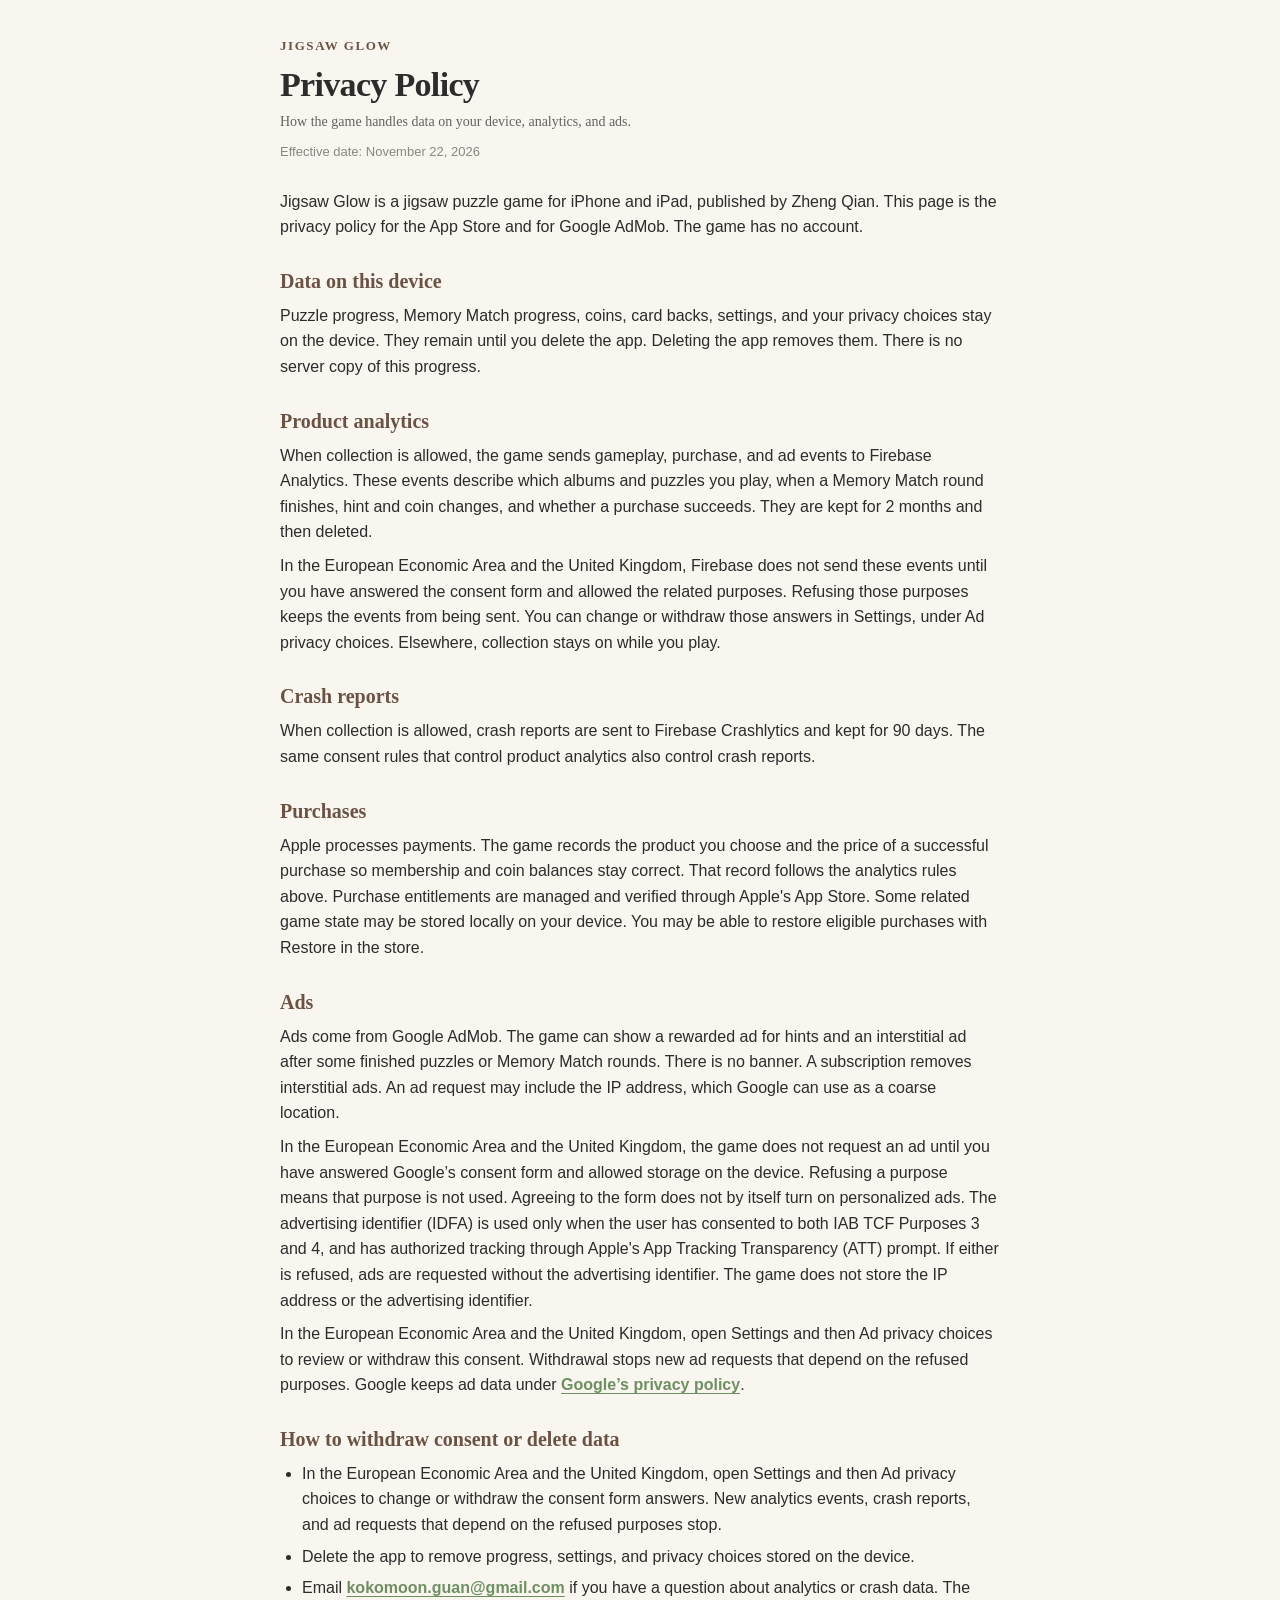
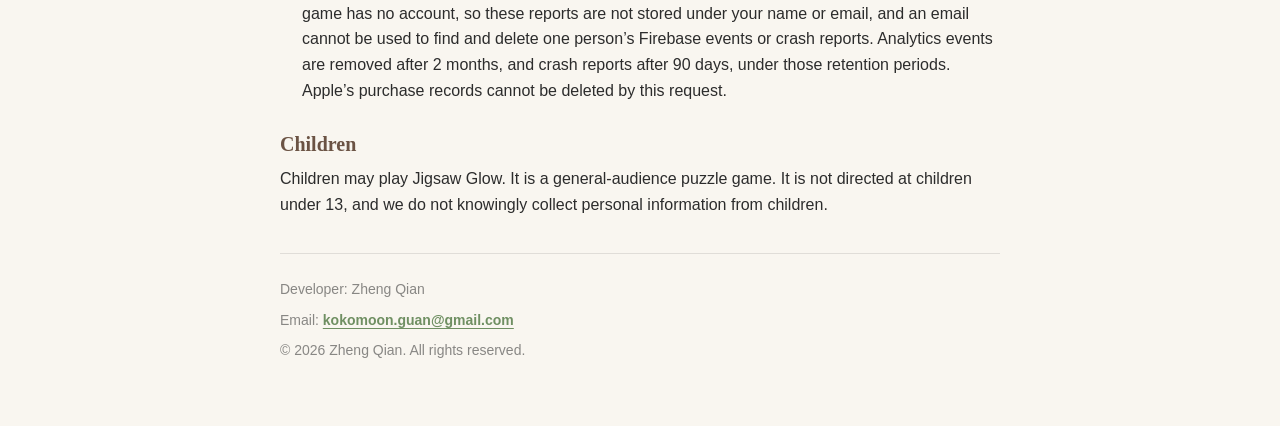
==== commit 113ee068: "Say children may play, while the game is not directed at children under 13. Co-authored-by: Cursor <" ====
--- a/index.html
+++ b/index.html
@@ -12,7 +12,7 @@
   <p class="eyebrow">Jigsaw Glow</p>
   <h1>Privacy Policy</h1>
   <p class="subtitle">How the game handles data on your device, analytics, and ads.</p>
-  <p class="effective">Effective date: November 21, 2026</p>
+  <p class="effective">Effective date: November 22, 2026</p>
 
   <p>Jigsaw Glow is a jigsaw puzzle game for iPhone and iPad, published by Zheng Qian. This page is the privacy policy for the App Store and for Google AdMob. The game has no account.</p>
 
@@ -42,7 +42,7 @@
   </ul>
 
   <h2>Children</h2>
-  <p>Jigsaw Glow is not directed at children.</p>
+  <p>Children may play Jigsaw Glow. It is a general-audience puzzle game. It is not directed at children under 13, and we do not knowingly collect personal information from children.</p>
 
   <footer>
     <p>Developer: Zheng Qian</p>
